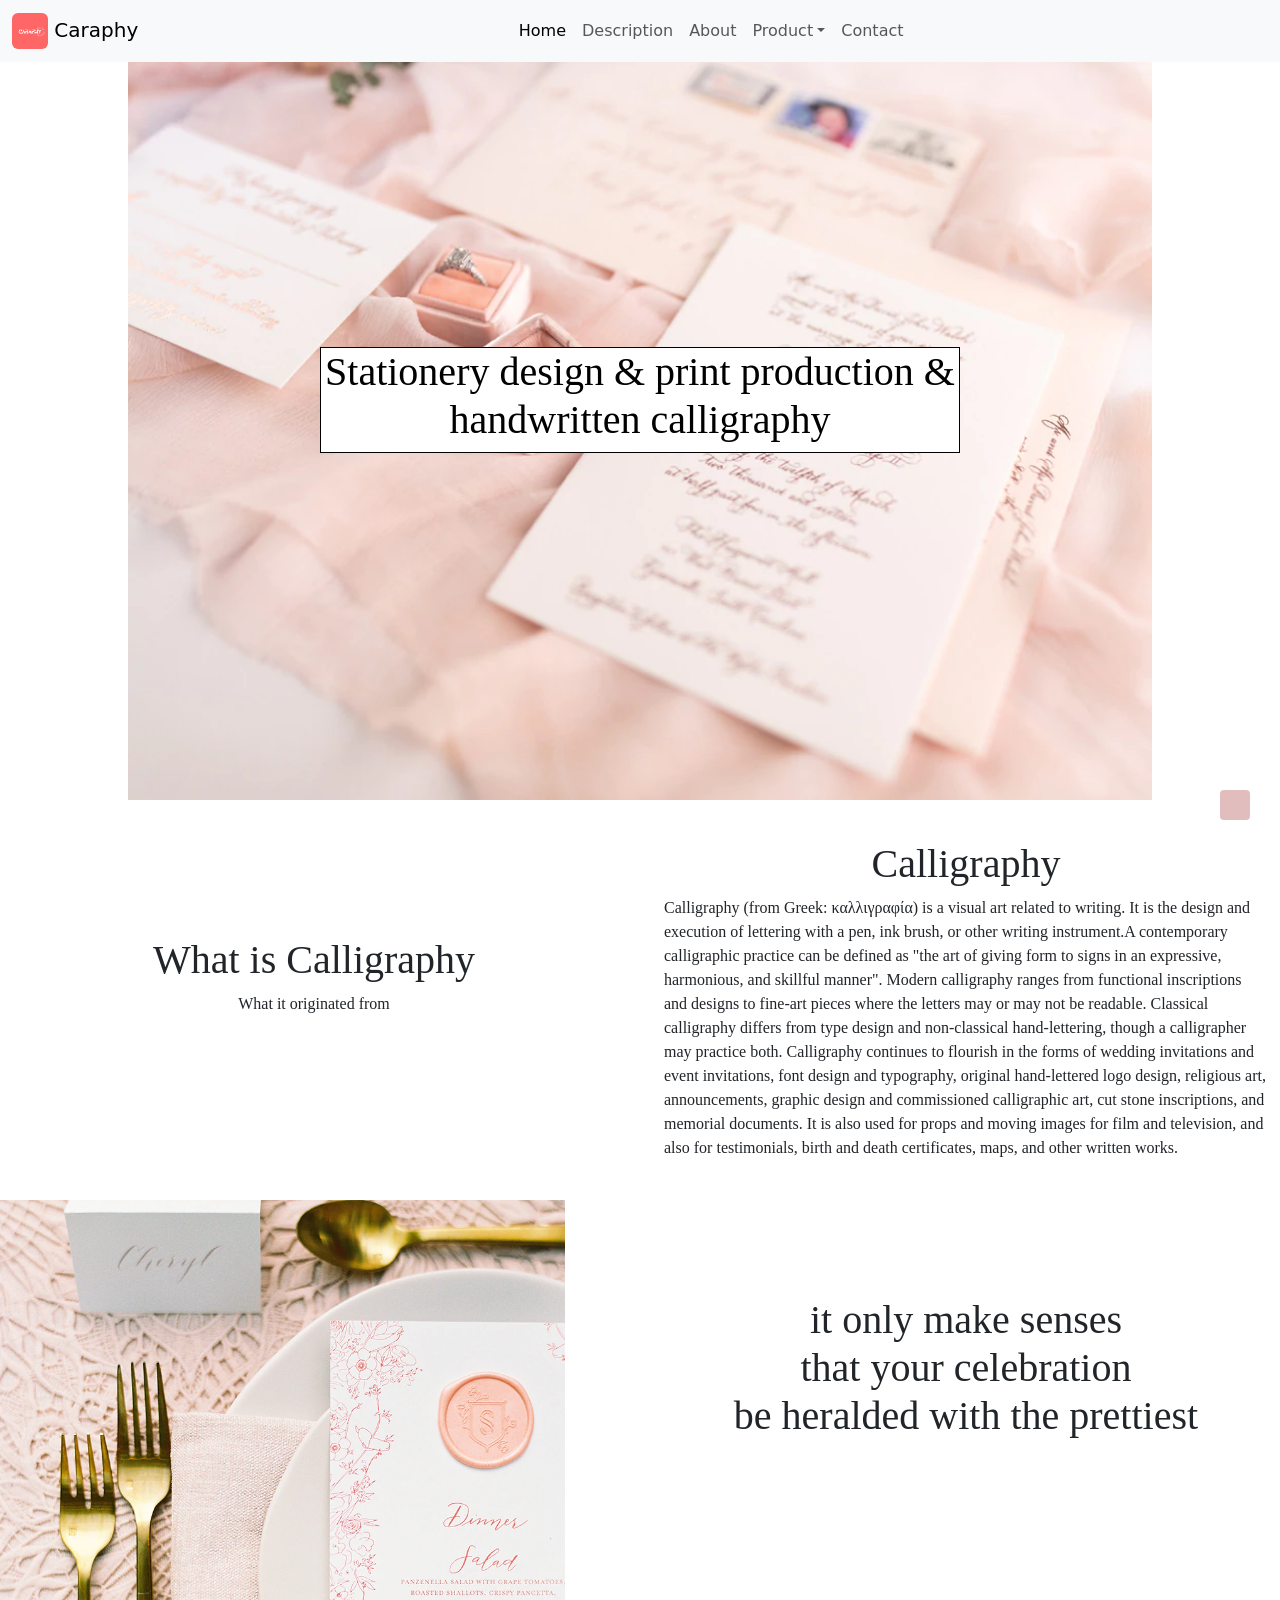
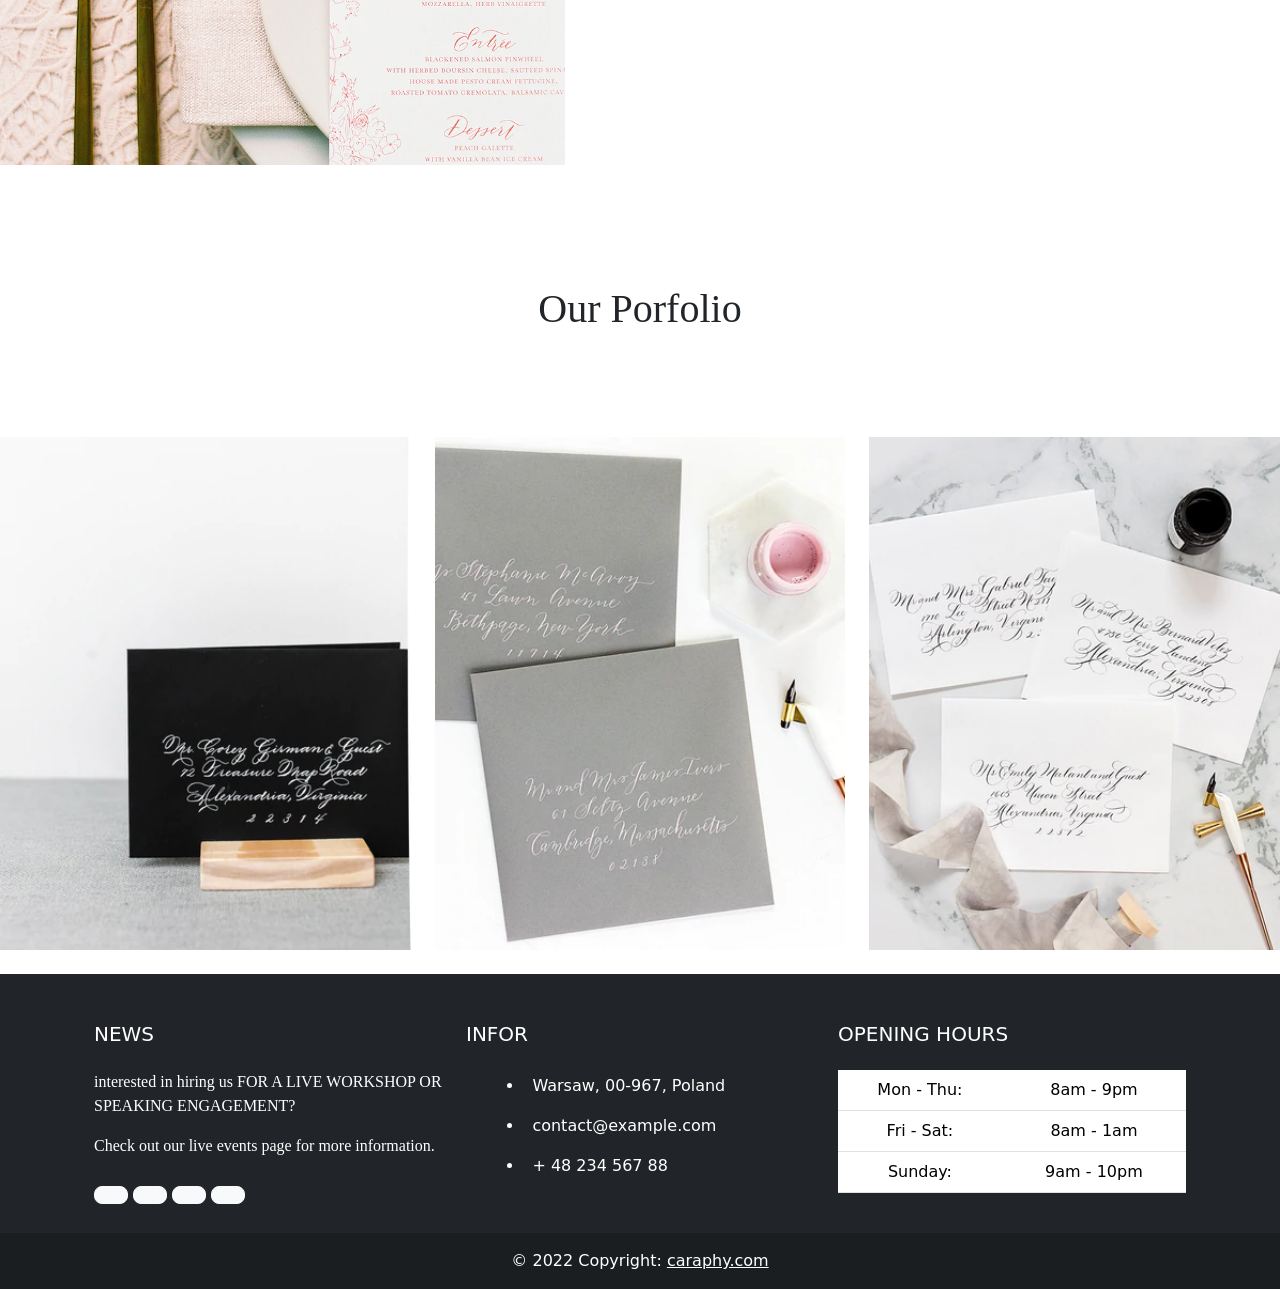
==== index.html @ f971147c "Add files via upload" ====
<!DOCTYPE html>
<html lang="en">
<head>
    <meta charset="UTF-8">
    <meta http-equiv="X-UA-Compatible" content="IE=edge">
    <meta name="viewport" content="width=device-width, initial-scale=1.0">
    <link rel="stylesheet" href="https://unicons.iconscout.com/release/v4.0.0/css/line.css">

    <link href="https://cdn.jsdelivr.net/npm/bootstrap@5.1.3/dist/css/bootstrap.min.css" rel="stylesheet">
    <script src="https://cdn.jsdelivr.net/npm/bootstrap@5.1.3/dist/js/bootstrap.bundle.min.js"></script>
    <title>Home</title>
    <link href="CSS/main.css" rel="stylesheet">

</head>
<body>
  <!-- nav -->
  <nav class="navbar navbar-expand-sm bg-light navbar-light fixed-top ">
    <div class="container-fluid">
      <a class="navbar-brand" href="index.html"><img src="img/Black And White Rakia Design Studio Logo.png"class="rounded" height="36"alt=""> Caraphy</a>
      <button class="navbar-toggler" type="button" data-bs-toggle="collapse" data-bs-target="#collapsibleNavbar">
        <span class="navbar-toggler-icon"></span>
      </button>
      <div class="collapse navbar-collapse justify-content-center" id="collapsibleNavbar" >
        <ul class="navbar-nav">
          <li class="nav-item">
            <a class="nav-link active " href="index.html"><i class="light uil uil-estate"></i> Home</a>
          </li>
          <li class="nav-item">
            <a class="nav-link" href="description.html"><i class=" light uil uil-clipboard-blank"></i> Description</a>
          </li>
          <li class="nav-item">
            <a class="nav-link " href="about2.html"><i class="light uil uil-align-center"></i> About</a>
          </li>  
          <li class="nav-item dropdown">
            <a class="nav-link dropdown-toggle" href="#" role="button" data-bs-toggle="dropdown"><i class="light uil uil-archive"></i> Product</a>
            <ul class="dropdown-menu">
              <li><a class="dropdown-item" href="children.html"><i class="light uil uil-kid"></i> Children Products</a></li>
              <li><a class="dropdown-item" href="adult.html"><i class="light uil uil-head-side"></i> Adult Products</a></li>
            </ul>
          </li>
          <li class="nav-item">
            <a class="nav-link " href="contact.html"><i class="light uil uil-phone"></i> Contact</a>
          </li>  
        </ul>
      </div>
    </div>
  </nav>

      <div class="container1">
        <img src="img/Laura_Hooper_Calligraphy_Handwritten_Calligraphy_Stationery_2048x.webp"  class="mx-auto d-block" alt="" style="width:80%;">
          <div class="centered1">
            <h1>Stationery design & print production & handwritten calligraphy</h1>
          </div>
      </div>
      <br>
    

      <div class="row">
        <div class="col-sm-6 bg-white text-dark">
          <div class="container  p-5 my-5 ">
            <span class="align-middle">
              <p>
                <h1 class="text-center">What is Calligraphy</h1>
                <p class="text-center ">What it originated from</p>
              </p>
            </span>
         
          </div>
        </div>
        <div class="col-sm-6 bg-white text-dark" style="font-family: 'Times New Roman', Times, serif;">
          <div class="container ">
            <p>
              <h1 class="text-center">Calligraphy</h1>
              <p>
                Calligraphy (from Greek: καλλιγραφία) is a visual art related to writing. It is the design and execution of lettering with a pen, ink brush, or other writing instrument.A contemporary calligraphic practice can be defined as "the art of giving form to signs in an expressive, harmonious, and skillful manner".
  
                Modern calligraphy ranges from functional inscriptions and designs to fine-art pieces where the letters may or may not be readable. Classical calligraphy differs from type design and non-classical hand-lettering, though a calligrapher may practice both.
  
                Calligraphy continues to flourish in the forms of wedding invitations and event invitations, font design and typography, original hand-lettered logo design, religious art, announcements, graphic design and commissioned calligraphic art, cut stone inscriptions, and memorial documents. It is also used for props and moving images for film and television, and also for testimonials, birth and death certificates, maps, and other written works.
              </p>
            </p>
           
          </div>
        </div>
      </div>
      <br>

      <div class="row">
        <div class="col-sm-6 bg-white text-white">
          <div>
            <img src="img/Ally_Bobby_TSOSJuly_FinalDinner56_edit_1296x.webp" alt="" style="width:90%;">
          </div>
        </div>
        <div class="col-sm-6 bg-white text-dark d-flex justify-content-center">
         
          <div class="container  p-5 my-5 ">
            <h2 class="h1 downcase italic extra-margin-bottom text-center" style="font-family: 'Times New Roman', Times, serif;">
              it only make senses
              <br>
              that your celebration
              <br>
              be heralded with the prettiest
            </h2>
          </div>
        </div>
      </div>
      <br>
      <div class="container p-5 my-5 ">
        <h1 class="text-center">Our Porfolio</h1>
      </div>
      
      <div class="row">
        <div class="col-sm-4  text-white">
          <img src="img/20190129_AK_0077_large.webp" style="width:100%;" alt="">
        </div>
        <div class="col-sm-4  text-white">
          <img src="img/Dusty_Rose_Ink_Wedding_Calligraphy_large.webp"style="width:100%;" alt="">

        </div>
        <div class="col-sm-4  text-white">
          <img src="img/Black_White_Envelope_Calligraphy_Laura_Hooper_large.webp"style="width:100%;" alt="">

        </div>
      </div>
      <br>
      <!-- top scroll button -->
      <div>
        <button onclick="topFunction()" id="myBtn" title="Go to top"><i class="uil uil-top-arrow-to-top"></i></button>
    
      </div>
      <!-- end top scroll button -->

      <!-- dark mode button -->
     
        <button id="mybutton" class="feedback"  onclick="myFunction()" >
          <i class="uil uil-moon"></i>
        </button>
      <!-- end dark mode button -->

   
<!-- Footer -->

  <footer class="text-white text-center text-lg-start bg-dark">
    <!-- Grid container -->
    <div class="container p-4">
      <!--Grid row-->
      <div class="row mt-4">
        <!--Grid column-->
        <div class="col-lg-4 col-md-12 mb-4 mb-md-0">
          <h5 class="text-uppercase mb-4">News</h5>

          <p>
              interested in hiring us
              FOR A LIVE WORKSHOP OR SPEAKING ENGAGEMENT?
             
          </p>

          <p>
              Check out our live events page for more information.
          </p>

          <div class="mt-4">
            <!-- Facebook -->
            <a type="button" class="btn btn-floating btn-light btn-lg"><i class="uil uil-facebook-f"></i></a>
            <!-- Dribbble -->
            <a type="button" class="btn btn-floating btn-light btn-lg"><i class="uil uil-instagram-alt"></i></a>
            <!-- Twitter -->
            <a type="button" class="btn btn-floating btn-light btn-lg"><i class="uil uil-twitter"></i></a>
            <!-- Google + -->
            <a type="button" class="btn btn-floating btn-light btn-lg"><i class="uil uil-google"></i></i></a>
            <!-- Linkedin -->
          </div>
        </div>
        <!--Grid column-->

        <!--Grid column-->
        <div class="col-lg-4 col-md-6 mb-4 mb-md-0">
          <h5 class="text-uppercase mb-4 pb-1">Infor</h5>

        
          <ul class="fa-ul" style="margin-left: 1.65em;">
            <li class="mb-3">
              <span class="fa-li"><i class="fas fa-home"></i></span><span class="ms-2">Warsaw, 00-967, Poland</span>
            </li>
            <li class="mb-3">
              <span class="fa-li"><i class="fas fa-envelope"></i></span><span class="ms-2">contact@example.com</span>
            </li>
            <li class="mb-3">
              <span class="fa-li"><i class="fas fa-phone"></i></span><span class="ms-2">+ 48 234 567 88</span>
            </li>
          </ul>
        </div>
        <!--Grid column-->

        <!--Grid column-->
        <div class="col-lg-4 col-md-6 mb-4 mb-md-0">
          <h5 class="text-uppercase mb-4">Opening hours</h5>

          <table class="table text-center text-white">
            <tbody class="fw-normal">
              <tr>
                <td>Mon - Thu:</td>
                <td>8am - 9pm</td>
              </tr>
              <tr>
                <td>Fri - Sat:</td>
                <td>8am - 1am</td>
              </tr>
              <tr>
                <td>Sunday:</td>
                <td>9am - 10pm</td>
              </tr>
            </tbody>
          </table>
        </div>
        <!--Grid column-->
      </div>
      <!--Grid row-->
    </div>
    <!-- Grid container -->

    <!-- Copyright -->
    <div class="text-center p-3" style="background-color: rgba(0, 0, 0, 0.2);">
      © 2022 Copyright:
      <a class="text-white" href="index.html">caraphy.com</a>
    </div>
    <!-- Copyright -->
  </footer>

  <script src="JS/main.js"></script>

</body>
</html>
---- CSS/main.css ----
.container1 {
    position: relative;
    text-align: center;
    color: white;
  }
  .centered1 {
    position: absolute;
    top: 50%;
    left: 50%;
    transform: translate(-50%, -50%);
    border: 1px solid black;
    background-color: white;
    color: black;
    font-family: 'Times New Roman', Times, serif;
  
  }
  h1,p{
    font-family: 'Times New Roman', Times, serif;
  }
  #myBtn {
    display: none;
    position: fixed;
    bottom: 20px;
    right: 30px;
    z-index: 99;
    font-size: 18px;
    border: none;
    outline: none;
    background-color: rgb(225, 189, 189);
    color: white;
    cursor: pointer;
    padding: 15px;
    border-radius: 4px;
  }

  #myBtn:hover {
    background-color: rgb(255, 129, 129);
  } 
  .dark-mode {
    background-color: black;
    color: white;
  }
  .feedback {
    background-color : #31B0D5;
    color: white;
    padding: 10px 20px;
    border-radius: 4px;
    border-color: #46b8da;
  }
  
  #mybutton {
    position: fixed;
    bottom: 80px;
    right: 30px;
    z-index: 99;
    font-size: 18px;
    border: none;
    outline: none;
    background-color: rgb(225, 189, 189);
    color: white;
    cursor: pointer;
    padding: 15px;
    border-radius: 4px;
  }
  #mybutton:hover {
    background-color: rgb(255, 129, 129);
  }
  /* product */
  section{
    margin-top: 20px;
  }
  #children-adult{
    width: auto;
    height: 150px;
    background-color:#D96767;
    display: flex;
    align-items: center;
    justify-content:space-around;
  }
  #children-adult h1{
    font-size: 60px;
    color: white;
  }
  #children-adult input{
    width: 290px;
    height: 30px;
    border-radius: 10px;
    border: white;
    padding: 20px;
  }
  .col{
    margin: 20px 20px;
    text-align: center;
  }
  /* End product */
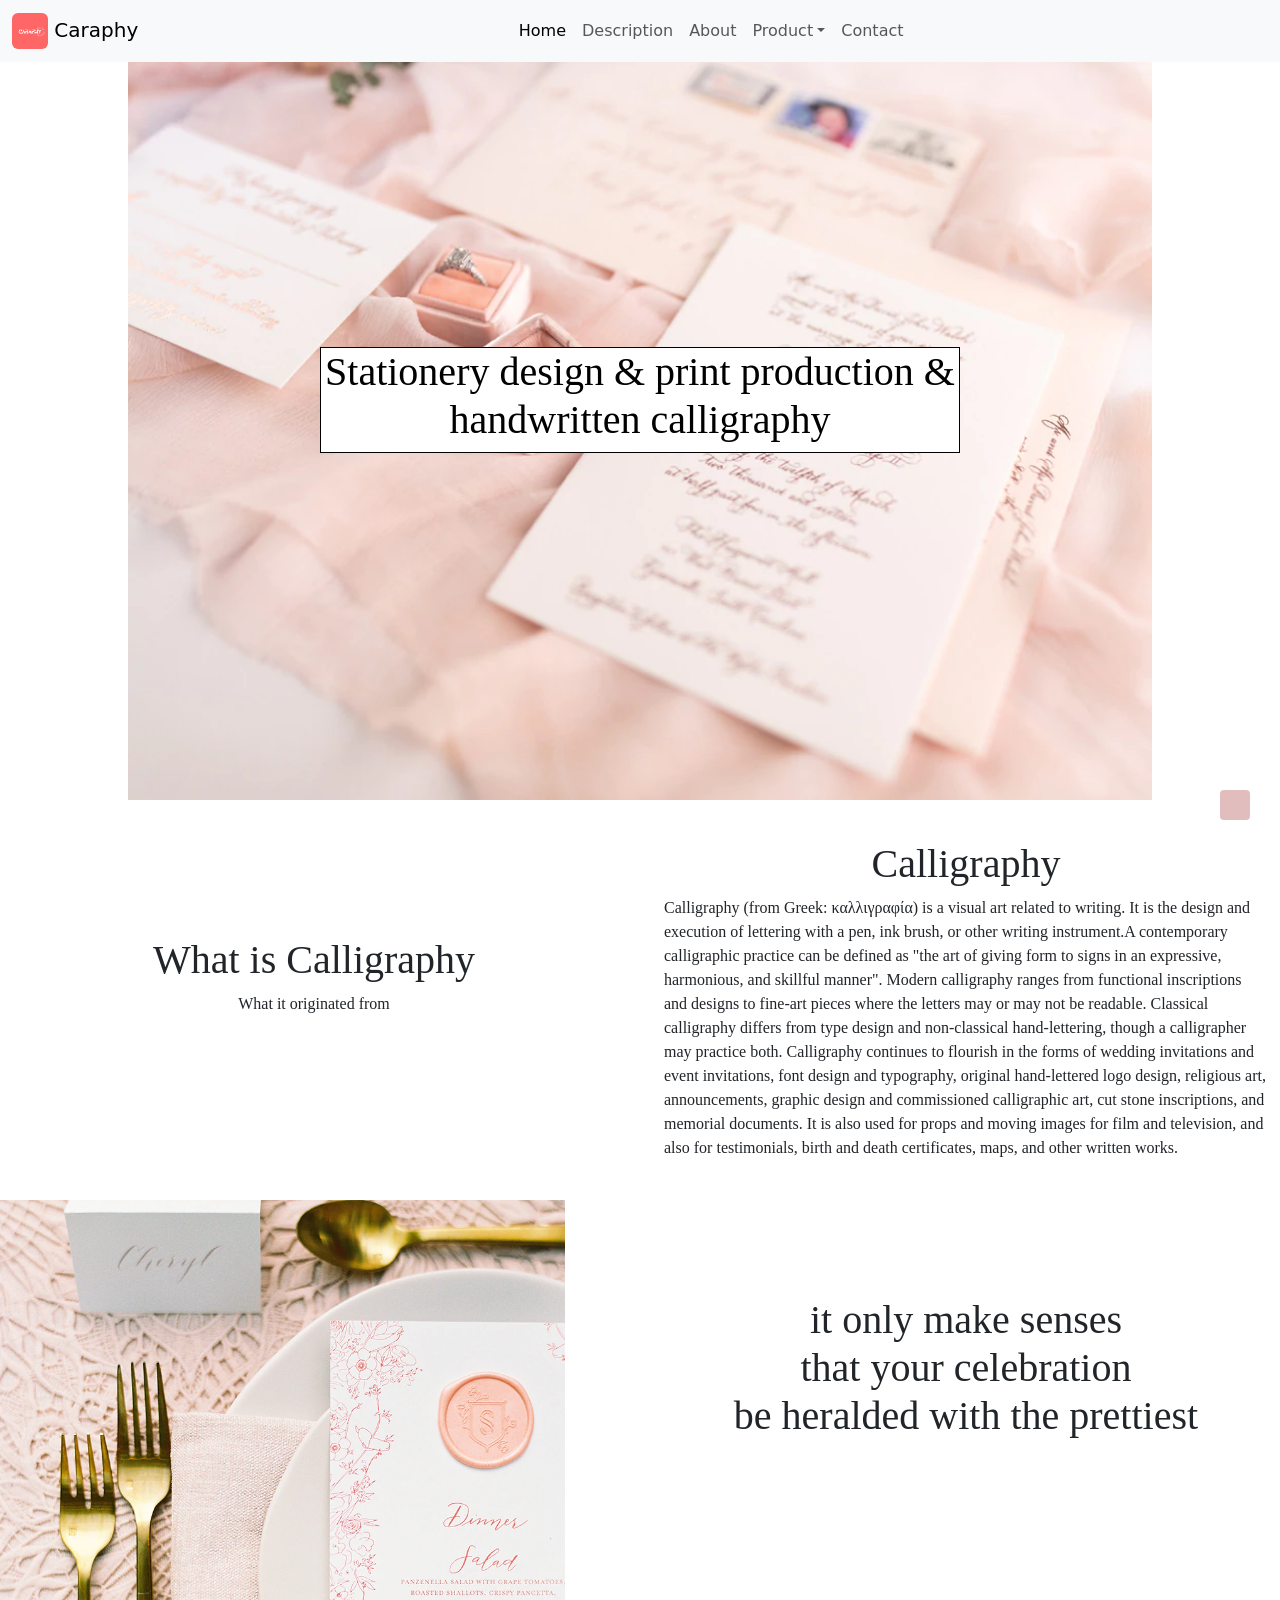
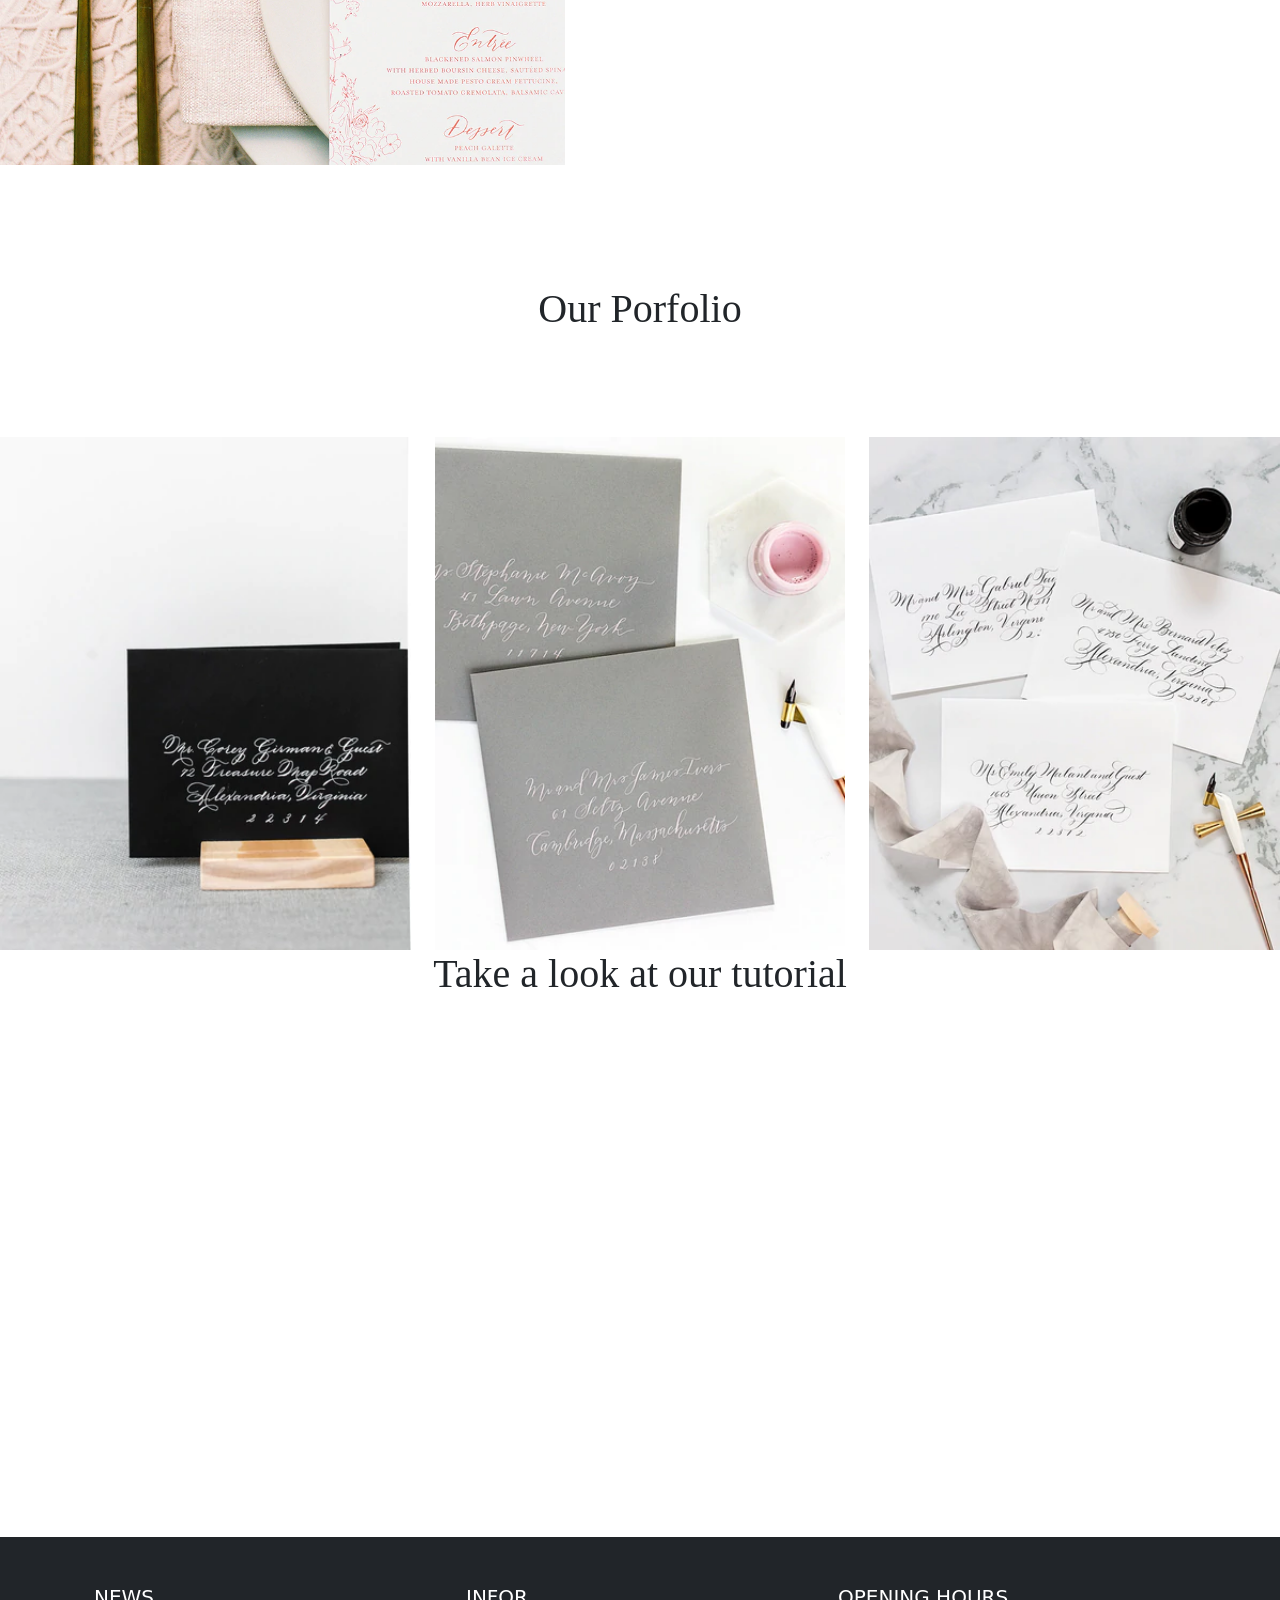
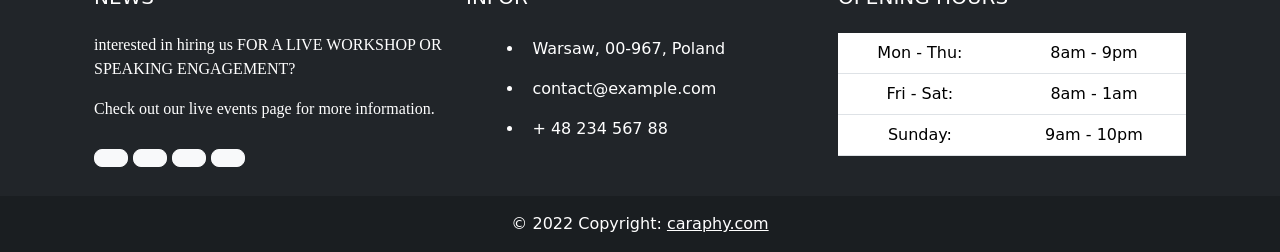
==== commit 686a9a53: "changes" ====
--- a/index.html
+++ b/index.html
@@ -105,6 +105,7 @@
         </div>
       </div>
       <br>
+      
       <div class="container p-5 my-5 ">
         <h1 class="text-center">Our Porfolio</h1>
       </div>
@@ -120,6 +121,15 @@
         <div class="col-sm-4  text-white">
           <img src="img/Black_White_Envelope_Calligraphy_Laura_Hooper_large.webp"style="width:100%;" alt="">
 
+        </div>
+      </div>
+      <div class="container d-flex justify-content-center">
+        <h1>Take a look at our tutorial</h1>
+       
+      </div>
+      <div class="container d-flex justify-content-center">
+        <div class="embed-responsive embed-responsive-4by3">
+            <iframe class="embed-responsive-item" src="https://www.youtube.com/embed/Nn6SfmekjtQ" width="700" height="500"></iframe>
         </div>
       </div>
       <br>
